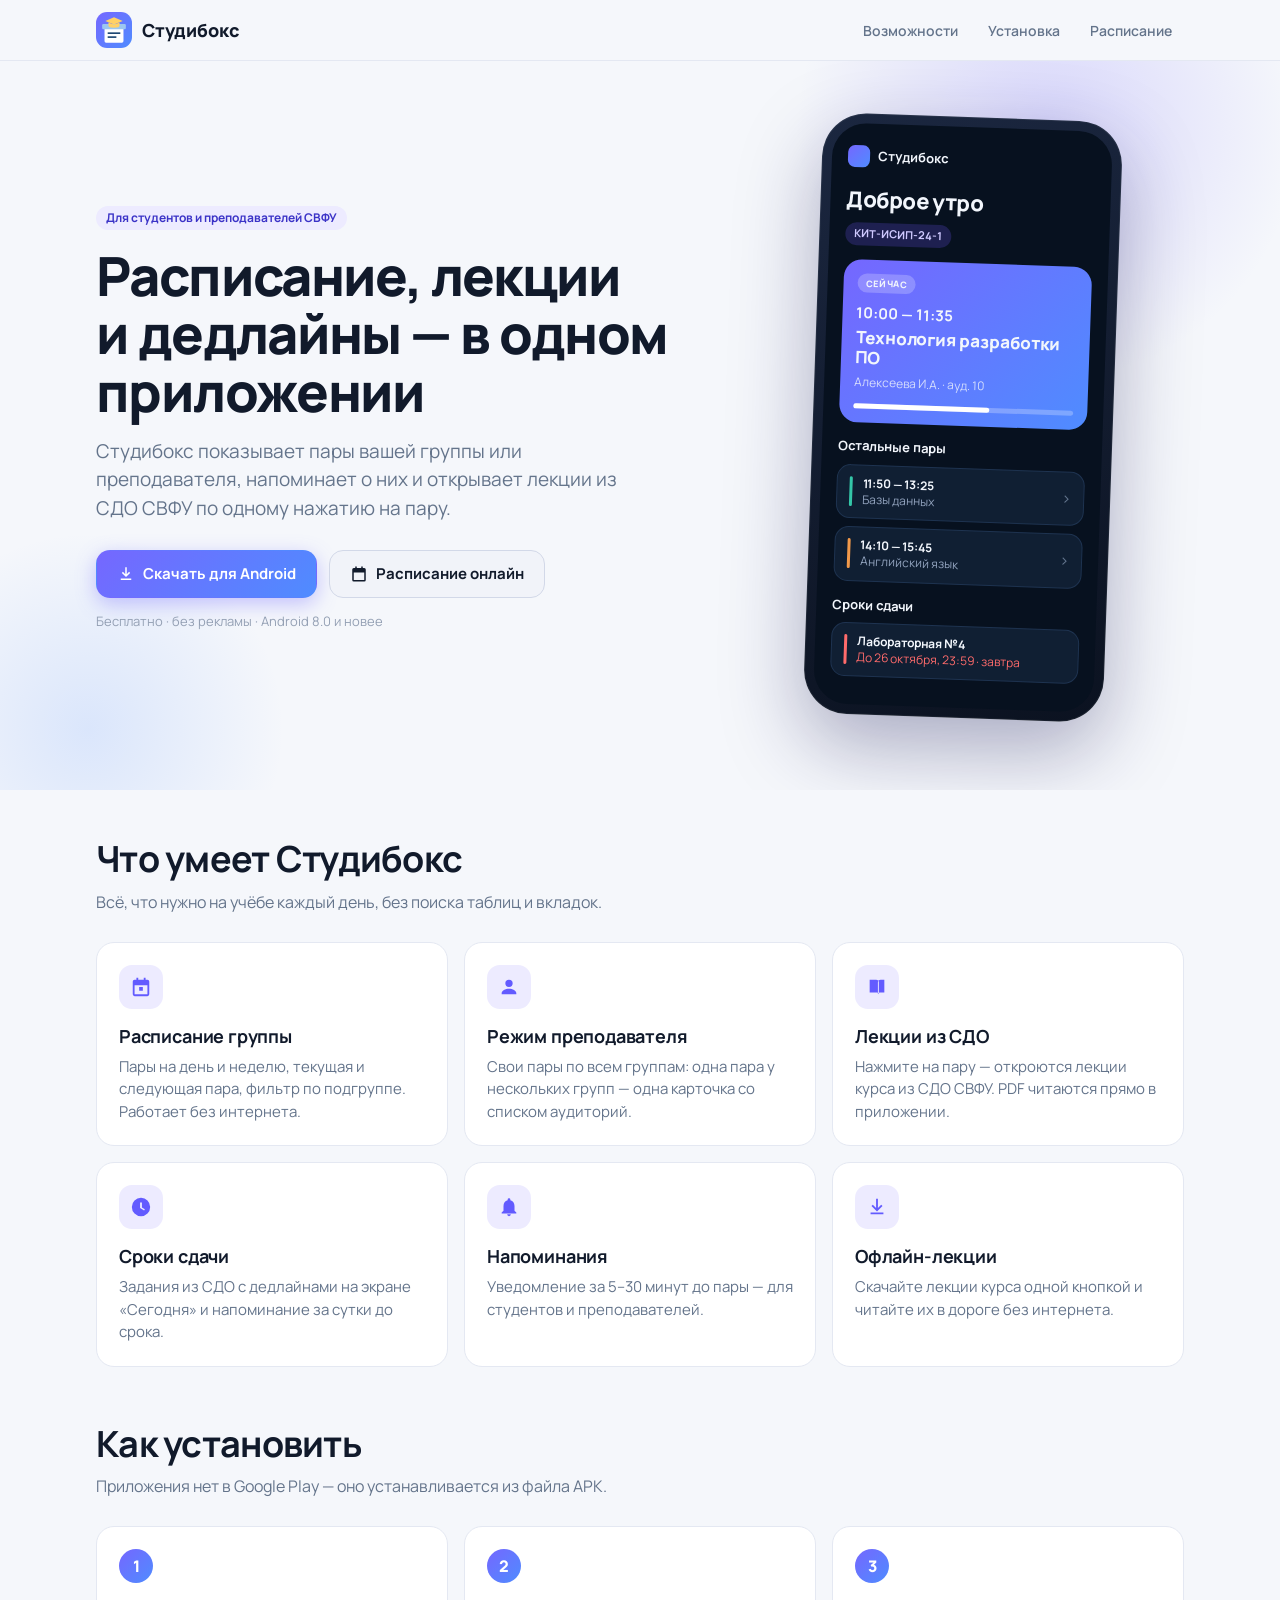
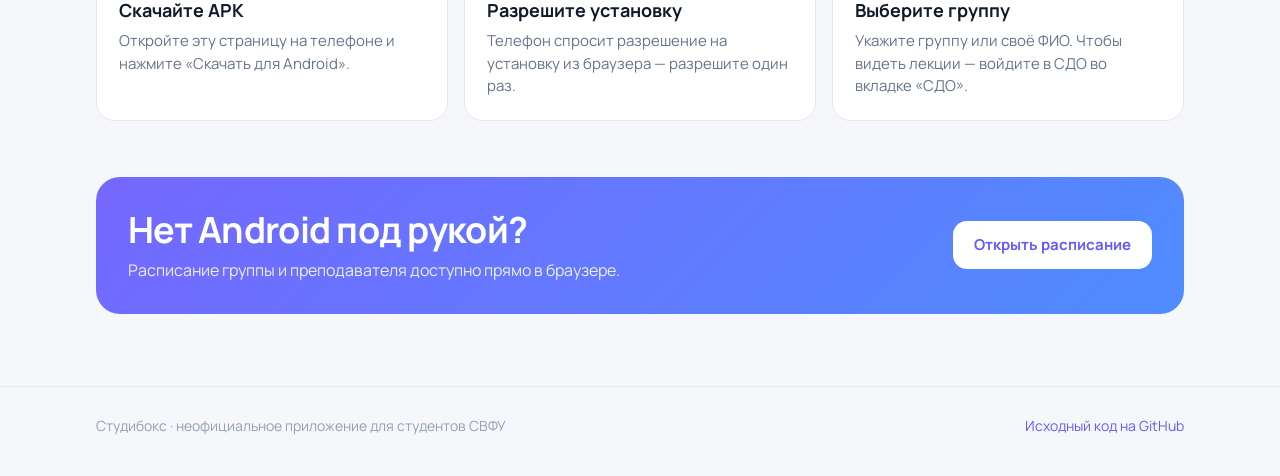
==== web/index.html @ 28cdcfd8 "Сайт: лендинг и расписание в браузере (GitHub Pages) - web/index.html — о приложении, кнопка «Скачат" ====
<!doctype html>
<html lang="ru">
<head>
  <meta charset="utf-8">
  <meta name="viewport" content="width=device-width, initial-scale=1">
  <title>Студибокс — расписание СВФУ</title>
  <meta name="description" content="Расписание СВФУ для студентов и преподавателей, лекции и сроки сдачи из СДО — в одном приложении для Android.">
  <meta name="theme-color" content="#635bff">
  <meta property="og:title" content="Студибокс — расписание СВФУ">
  <meta property="og:description" content="Расписание, лекции и дедлайны СДО СВФУ в одном приложении.">
  <link rel="icon" href="assets/logo.svg" type="image/svg+xml">
  <link rel="preconnect" href="https://fonts.googleapis.com">
  <link rel="preconnect" href="https://fonts.gstatic.com" crossorigin>
  <link href="https://fonts.googleapis.com/css2?family=Manrope:wght@400;500;600;700;800&display=swap" rel="stylesheet">
  <link rel="stylesheet" href="assets/style.css">
  <link rel="stylesheet" href="assets/landing.css">
</head>
<body>

<header class="topbar">
  <div class="container">
    <a class="brand" href="./">
      <span class="logo"><img src="assets/logo.svg" alt="" width="30" height="30"></span>
      Студибокс
    </a>
    <nav class="nav" aria-label="Основная навигация">
      <a class="nav-extra" href="#features">Возможности</a>
      <a class="nav-extra" href="#install">Установка</a>
      <a href="schedule.html">Расписание</a>
    </nav>
  </div>
</header>

<main>
  <!-- ======================================================== hero -->
  <section class="hero">
    <div class="container hero-grid">
      <div class="hero-copy">
        <span class="badge">Для студентов и преподавателей СВФУ</span>
        <h1>Расписание, лекции и&nbsp;дедлайны — в&nbsp;одном приложении</h1>
        <p class="lead">
          Студибокс показывает пары вашей группы или преподавателя, напоминает о&nbsp;них
          и открывает лекции из СДО СВФУ по одному нажатию на пару.
        </p>
        <div class="hero-actions">
          <a class="btn btn-primary" id="download-btn" href="https://github.com/strariansi95-creator/studibox/releases/latest">
            <svg viewBox="0 0 24 24" fill="currentColor" aria-hidden="true"><path d="M12 16 6.5 10.5l1.4-1.4 3.1 3.1V3h2v9.2l3.1-3.1 1.4 1.4L12 16Zm-7 4v-2h14v2H5Z"/></svg>
            <span>Скачать для Android</span>
          </a>
          <a class="btn btn-secondary" href="schedule.html">
            <svg viewBox="0 0 24 24" fill="currentColor" aria-hidden="true"><path d="M7 2h2v2h6V2h2v2h2a2 2 0 0 1 2 2v14a2 2 0 0 1-2 2H5a2 2 0 0 1-2-2V6a2 2 0 0 1 2-2h2V2Zm12 8H5v10h14V10Z"/></svg>
            <span>Расписание онлайн</span>
          </a>
        </div>
        <p class="release-meta" id="release-meta">Бесплатно · без рекламы · Android 8.0 и новее</p>
      </div>

      <!-- Макет экрана «Сегодня» — нарисован вёрсткой, не картинкой -->
      <div class="phone" aria-hidden="true">
        <div class="phone-screen">
          <div class="ph-top">
            <span class="ph-logo"></span><b>Студибокс</b>
          </div>
          <div class="ph-hello">Доброе утро</div>
          <span class="ph-chip">КИТ-ИСИП-24-1</span>
          <div class="ph-now">
            <span class="ph-now-label">СЕЙЧАС</span>
            <div class="ph-now-time">10:00 — 11:35</div>
            <div class="ph-now-subject">Технология разработки ПО</div>
            <div class="ph-now-meta">Алексеева И.А. · ауд. 10</div>
            <div class="ph-progress"><span></span></div>
          </div>
          <div class="ph-section">Остальные пары</div>
          <div class="ph-card"><i style="background:#34c6a8"></i><div><b>11:50 — 13:25</b><span>Базы данных</span></div><em>›</em></div>
          <div class="ph-card"><i style="background:#f2994a"></i><div><b>14:10 — 15:45</b><span>Английский язык</span></div><em>›</em></div>
          <div class="ph-section">Сроки сдачи</div>
          <div class="ph-card ph-deadline"><i style="background:#ff6b6b"></i><div><b>Лабораторная №4</b><span>До 26 октября, 23:59 · завтра</span></div></div>
        </div>
      </div>
    </div>
  </section>

  <!-- ======================================================== возможности -->
  <section class="section" id="features">
    <div class="container">
      <h2>Что умеет Студибокс</h2>
      <p class="section-lead">Всё, что нужно на учёбе каждый день, без поиска таблиц и вкладок.</p>

      <div class="features">
        <article class="feature card">
          <span class="f-icon"><svg viewBox="0 0 24 24" fill="currentColor"><path d="M7 2h2v2h6V2h2v2h2a2 2 0 0 1 2 2v14a2 2 0 0 1-2 2H5a2 2 0 0 1-2-2V6a2 2 0 0 1 2-2h2V2Zm12 8H5v10h14V10Zm-9 2h4v4h-4v-4Z"/></svg></span>
          <h3>Расписание группы</h3>
          <p>Пары на день и неделю, текущая и следующая пара, фильтр по подгруппе. Работает без интернета.</p>
        </article>
        <article class="feature card">
          <span class="f-icon"><svg viewBox="0 0 24 24" fill="currentColor"><path d="M12 12a4 4 0 1 0 0-8 4 4 0 0 0 0 8Zm0 2c-4 0-8 2-8 5v1h16v-1c0-3-4-5-8-5Z"/></svg></span>
          <h3>Режим преподавателя</h3>
          <p>Свои пары по всем группам: одна пара у нескольких групп — одна карточка со списком аудиторий.</p>
        </article>
        <article class="feature card">
          <span class="f-icon"><svg viewBox="0 0 24 24" fill="currentColor"><path d="M4 4h7a3 3 0 0 1 3 3v13a2 2 0 0 0-2-2H4V4Zm16 0h-4a3 3 0 0 0-3 3v13a2 2 0 0 1 2-2h5V4Z"/></svg></span>
          <h3>Лекции из СДО</h3>
          <p>Нажмите на пару — откроются лекции курса из СДО СВФУ. PDF читаются прямо в приложении.</p>
        </article>
        <article class="feature card">
          <span class="f-icon"><svg viewBox="0 0 24 24" fill="currentColor"><path d="M12 2a10 10 0 1 0 0 20 10 10 0 0 0 0-20Zm1 10.6 3.2 1.9-.8 1.3L11 13V7h2v5.6Z"/></svg></span>
          <h3>Сроки сдачи</h3>
          <p>Задания из СДО с дедлайнами на экране «Сегодня» и напоминание за сутки до срока.</p>
        </article>
        <article class="feature card">
          <span class="f-icon"><svg viewBox="0 0 24 24" fill="currentColor"><path d="M12 22a2 2 0 0 0 2-2h-4a2 2 0 0 0 2 2Zm6-6V11c0-3.1-1.6-5.6-4.5-6.3V4a1.5 1.5 0 0 0-3 0v.7C7.6 5.4 6 7.9 6 11v5l-2 2v1h16v-1l-2-2Z"/></svg></span>
          <h3>Напоминания</h3>
          <p>Уведомление за 5–30 минут до пары — для студентов и преподавателей.</p>
        </article>
        <article class="feature card">
          <span class="f-icon"><svg viewBox="0 0 24 24" fill="currentColor"><path d="M5 20h14v-2H5v2Zm7-3 6-6-1.4-1.4-3.6 3.6V3h-2v10.2L7.4 9.6 6 11l6 6Z"/></svg></span>
          <h3>Офлайн-лекции</h3>
          <p>Скачайте лекции курса одной кнопкой и читайте их в дороге без интернета.</p>
        </article>
      </div>
    </div>
  </section>

  <!-- ======================================================== установка -->
  <section class="section" id="install">
    <div class="container">
      <h2>Как установить</h2>
      <p class="section-lead">Приложения нет в Google Play — оно устанавливается из файла APK.</p>
      <ol class="steps">
        <li class="card">
          <span class="step-n">1</span>
          <h3>Скачайте APK</h3>
          <p>Откройте эту страницу на телефоне и нажмите «Скачать для Android».</p>
        </li>
        <li class="card">
          <span class="step-n">2</span>
          <h3>Разрешите установку</h3>
          <p>Телефон спросит разрешение на установку из браузера — разрешите один раз.</p>
        </li>
        <li class="card">
          <span class="step-n">3</span>
          <h3>Выберите группу</h3>
          <p>Укажите группу или своё ФИО. Чтобы видеть лекции — войдите в СДО во вкладке «СДО».</p>
        </li>
      </ol>
    </div>
  </section>

  <!-- ======================================================== призыв -->
  <section class="section">
    <div class="container">
      <div class="cta">
        <div>
          <h2>Нет Android под рукой?</h2>
          <p>Расписание группы и преподавателя доступно прямо в браузере.</p>
        </div>
        <a class="btn btn-light" href="schedule.html">Открыть расписание</a>
      </div>
    </div>
  </section>
</main>

<footer class="footer">
  <div class="container">
    <span>Студибокс · неофициальное приложение для студентов СВФУ</span>
    <a href="https://github.com/strariansi95-creator/studibox">Исходный код на GitHub</a>
  </div>
</footer>

<script src="assets/landing.js" defer></script>
</body>
</html>
---- web/assets/style.css ----
/* Студибокс — общие стили сайта. Цвета повторяют тему Android-приложения (ui/theme/Color.kt). */

:root {
  --violet: #7567ff;
  --indigo: #635bff;
  --blue: #4f8cff;
  --gradient: linear-gradient(135deg, var(--violet), var(--blue));

  --bg: #f5f7fb;
  --bg-elevated: #ffffff;
  --surface: #ffffff;
  --surface-variant: #f1f3f9;
  --outline: #e4e8f2;
  --outline-strong: #d2d8e8;
  --text: #111a2b;
  --text-2: #64748b;
  --text-3: #94a0b4;
  --accent: var(--indigo);
  --accent-container: #edebff;
  --on-accent-container: #3b33c7;
  --success: #12a183;
  --warning: #d97b2b;
  --danger: #e04b4b;
  --shadow: 0 1px 2px rgba(17, 26, 43, .04), 0 8px 24px rgba(17, 26, 43, .06);

  --radius: 18px;
  --radius-sm: 12px;
  --gutter: 16px;
  --max: 1120px;

  color-scheme: light;
}

@media (prefers-color-scheme: dark) {
  :root {
    --bg: #07111f;
    --bg-elevated: #0b1628;
    --surface: #101f33;
    --surface-variant: #13243a;
    --outline: #1e3350;
    --outline-strong: #2b456a;
    --text: #f2f6fc;
    --text-2: #93a4bf;
    --text-3: #64768f;
    --accent: var(--violet);
    --accent-container: #1e2050;
    --on-accent-container: #cfc9ff;
    --success: #34c6a8;
    --warning: #f2994a;
    --danger: #ff6b6b;
    --shadow: 0 1px 2px rgba(0, 0, 0, .2), 0 8px 24px rgba(0, 0, 0, .25);
    color-scheme: dark;
  }
}

*, *::before, *::after { box-sizing: border-box; }

/* hidden должен скрывать и элементы с собственным display (кнопки, flex-блоки). */
[hidden] { display: none !important; }

html { -webkit-text-size-adjust: 100%; }

body {
  margin: 0;
  background: var(--bg);
  color: var(--text);
  font-family: "Manrope", system-ui, -apple-system, "Segoe UI", Roboto, sans-serif;
  font-size: 16px;
  line-height: 1.5;
  -webkit-font-smoothing: antialiased;
}

a { color: var(--accent); text-decoration: none; }
a:hover { text-decoration: underline; }

img, svg { display: block; max-width: 100%; }

.container {
  width: 100%;
  max-width: var(--max);
  margin: 0 auto;
  padding: 0 var(--gutter);
}

:focus-visible { outline: 2px solid var(--accent); outline-offset: 2px; border-radius: 6px; }

/* ------------------------------------------------------------ шапка */

.topbar {
  position: sticky;
  top: 0;
  z-index: 10;
  background: color-mix(in srgb, var(--bg) 85%, transparent);
  backdrop-filter: saturate(160%) blur(12px);
  -webkit-backdrop-filter: saturate(160%) blur(12px);
  border-bottom: 1px solid var(--outline);
}

.topbar .container {
  display: flex;
  align-items: center;
  justify-content: space-between;
  gap: 12px;
  height: 60px;
}

.brand {
  display: inline-flex;
  align-items: center;
  gap: 10px;
  color: var(--text);
  font-weight: 800;
  font-size: 18px;
  letter-spacing: -.01em;
}
.brand:hover { text-decoration: none; }

.logo {
  width: 36px;
  height: 36px;
  border-radius: 11px;
  background: var(--gradient);
  display: grid;
  place-items: center;
  flex: none;
}
.logo svg { width: 30px; height: 30px; }

.nav { display: flex; align-items: center; gap: 6px; }
.nav a {
  color: var(--text-2);
  font-weight: 600;
  font-size: 14px;
  padding: 8px 12px;
  border-radius: 999px;
}
.nav a:hover { background: var(--surface-variant); color: var(--text); text-decoration: none; }
.nav a[aria-current="page"] { color: var(--accent); background: var(--accent-container); }

@media (max-width: 560px) {
  .nav .nav-extra { display: none; }
}

/* ------------------------------------------------------------ кнопки */

.btn {
  display: inline-flex;
  align-items: center;
  justify-content: center;
  gap: 8px;
  min-height: 48px;
  padding: 0 20px;
  border-radius: 14px;
  border: 1px solid transparent;
  font: inherit;
  font-weight: 700;
  font-size: 15px;
  cursor: pointer;
  transition: transform .12s ease, box-shadow .2s ease, background .2s ease;
  text-decoration: none !important;
  white-space: nowrap;
}
.btn:active { transform: scale(.97); }
.btn svg { width: 18px; height: 18px; flex: none; }

.btn-primary {
  background: var(--gradient);
  color: #fff;
  box-shadow: 0 6px 20px rgba(99, 91, 255, .35);
}
.btn-primary:hover { box-shadow: 0 8px 28px rgba(99, 91, 255, .45); }

.btn-secondary {
  background: var(--surface-variant);
  color: var(--text);
  border-color: var(--outline-strong);
}
.btn-secondary:hover { background: var(--surface); }

.btn-ghost {
  background: transparent;
  color: var(--text-2);
  min-height: 40px;
  padding: 0 12px;
}
.btn-ghost:hover { background: var(--surface-variant); color: var(--text); }

/* ------------------------------------------------------------ общие блоки */

.card {
  background: var(--surface);
  border: 1px solid var(--outline);
  border-radius: var(--radius);
}

.badge {
  display: inline-flex;
  align-items: center;
  gap: 4px;
  padding: 3px 10px;
  border-radius: 999px;
  background: var(--accent-container);
  color: var(--on-accent-container);
  font-size: 12px;
  font-weight: 700;
  white-space: nowrap;
}

.muted { color: var(--text-2); }

.footer {
  border-top: 1px solid var(--outline);
  margin-top: 64px;
  padding: 28px 0 40px;
  color: var(--text-3);
  font-size: 14px;
}
.footer .container { display: flex; flex-wrap: wrap; gap: 8px 24px; justify-content: space-between; }

.visually-hidden {
  position: absolute !important;
  width: 1px; height: 1px;
  overflow: hidden;
  clip: rect(0 0 0 0);
  white-space: nowrap;
}

@media (prefers-reduced-motion: reduce) {
  *, *::before, *::after { transition: none !important; animation: none !important; }
}
---- web/assets/landing.css ----
/* Лендинг */

.hero {
  position: relative;
  overflow: hidden;
  padding: 56px 0 72px;
}
.hero::before {
  content: "";
  position: absolute;
  inset: -40% -10% auto auto;
  width: 720px;
  height: 720px;
  background: radial-gradient(closest-side, rgba(117, 103, 255, .22), transparent 70%);
  pointer-events: none;
}
.hero::after {
  content: "";
  position: absolute;
  inset: auto auto -30% -15%;
  width: 560px;
  height: 560px;
  background: radial-gradient(closest-side, rgba(79, 140, 255, .16), transparent 70%);
  pointer-events: none;
}

.hero-grid {
  position: relative;
  z-index: 1;
  display: grid;
  grid-template-columns: 1.15fr .85fr;
  gap: 48px;
  align-items: center;
}

.hero h1 {
  margin: 16px 0 16px;
  font-size: clamp(32px, 5vw, 54px);
  line-height: 1.08;
  letter-spacing: -.03em;
  font-weight: 800;
}

.lead {
  margin: 0;
  max-width: 560px;
  font-size: clamp(16px, 1.6vw, 19px);
  color: var(--text-2);
}

.hero-actions {
  display: flex;
  flex-wrap: wrap;
  gap: 12px;
  margin-top: 28px;
}

.release-meta {
  margin: 14px 0 0;
  font-size: 13px;
  color: var(--text-3);
}

/* ---------------------------------------------------- макет телефона */

.phone {
  justify-self: center;
  width: 300px;
  padding: 10px;
  border-radius: 44px;
  background: linear-gradient(160deg, #1b2740, #0b1220);
  box-shadow: 0 30px 80px rgba(30, 30, 90, .35), inset 0 0 0 1px rgba(255, 255, 255, .06);
  transform: rotate(2deg);
}
.phone-screen {
  border-radius: 34px;
  background: #07111f;
  color: #f2f6fc;
  padding: 22px 16px 20px;
  min-height: 560px;
  font-size: 12px;
}
.ph-top { display: flex; align-items: center; gap: 8px; font-size: 13px; }
.ph-logo { width: 22px; height: 22px; border-radius: 7px; background: var(--gradient); }
.ph-hello { font-size: 22px; font-weight: 800; margin: 16px 0 6px; letter-spacing: -.02em; }
.ph-chip {
  display: inline-block;
  padding: 3px 9px;
  border-radius: 999px;
  background: #1e2050;
  color: #cfc9ff;
  font-weight: 700;
  font-size: 11px;
}
.ph-now {
  margin-top: 14px;
  padding: 14px;
  border-radius: 18px;
  background: var(--gradient);
}
.ph-now-label {
  display: inline-block;
  padding: 3px 8px;
  border-radius: 999px;
  background: rgba(255, 255, 255, .22);
  font-size: 9px;
  font-weight: 800;
  letter-spacing: .08em;
}
.ph-now-time { margin-top: 10px; font-size: 15px; font-weight: 700; }
.ph-now-subject { font-size: 17px; font-weight: 800; line-height: 1.2; margin-top: 2px; }
.ph-now-meta { opacity: .8; margin-top: 6px; }
.ph-progress { height: 5px; border-radius: 9px; background: rgba(255, 255, 255, .25); margin-top: 12px; }
.ph-progress span { display: block; width: 62%; height: 100%; border-radius: inherit; background: #fff; }
.ph-section { margin: 14px 0 8px; font-weight: 700; font-size: 13px; }
.ph-card {
  display: flex;
  align-items: center;
  gap: 10px;
  padding: 10px 12px;
  margin-bottom: 8px;
  border-radius: 14px;
  background: #101f33;
  border: 1px solid #1e3350;
}
.ph-card i { width: 3px; height: 30px; border-radius: 3px; flex: none; }
.ph-card div { flex: 1; display: flex; flex-direction: column; line-height: 1.35; }
.ph-card span { color: #93a4bf; }
.ph-card em { font-style: normal; color: #64768f; font-size: 16px; }
.ph-deadline span { color: #ff6b6b; }

/* ---------------------------------------------------- секции */

.section { padding: 48px 0 8px; }
.section h2 {
  margin: 0;
  font-size: clamp(26px, 3.2vw, 36px);
  letter-spacing: -.02em;
  line-height: 1.15;
}
.section-lead { margin: 10px 0 28px; color: var(--text-2); max-width: 620px; }

.features {
  display: grid;
  grid-template-columns: repeat(3, 1fr);
  gap: 16px;
}
.feature { padding: 22px; }
.feature h3 { margin: 14px 0 6px; font-size: 18px; letter-spacing: -.01em; }
.feature p { margin: 0; color: var(--text-2); font-size: 15px; }
.f-icon {
  width: 44px;
  height: 44px;
  border-radius: 13px;
  display: grid;
  place-items: center;
  background: var(--accent-container);
  color: var(--accent);
}
.f-icon svg { width: 22px; height: 22px; }

.steps {
  list-style: none;
  margin: 0;
  padding: 0;
  display: grid;
  grid-template-columns: repeat(3, 1fr);
  gap: 16px;
}
.steps li { padding: 22px; }
.steps h3 { margin: 14px 0 6px; font-size: 18px; }
.steps p { margin: 0; color: var(--text-2); font-size: 15px; }
.step-n {
  display: grid;
  place-items: center;
  width: 34px;
  height: 34px;
  border-radius: 50%;
  background: var(--gradient);
  color: #fff;
  font-weight: 800;
}

.cta {
  display: flex;
  align-items: center;
  justify-content: space-between;
  gap: 24px;
  padding: 32px;
  border-radius: 24px;
  background: var(--gradient);
  color: #fff;
}
.cta h2 { color: #fff; }
.cta p { margin: 8px 0 0; opacity: .88; }
.btn-light { background: #fff; color: var(--indigo); flex: none; }
.btn-light:hover { box-shadow: 0 8px 24px rgba(0, 0, 0, .18); }

/* ---------------------------------------------------- адаптивность */

@media (max-width: 900px) {
  .hero { padding-top: 36px; }
  .hero-grid { grid-template-columns: 1fr; gap: 40px; }
  .phone { transform: none; }
  .features { grid-template-columns: repeat(2, 1fr); }
  .steps { grid-template-columns: 1fr; }
}

@media (max-width: 600px) {
  .features { grid-template-columns: 1fr; }
  .hero-actions .btn { flex: 1 1 100%; }
  .phone { width: 100%; max-width: 300px; }
  .cta { flex-direction: column; align-items: flex-start; padding: 24px; }
  .cta .btn { width: 100%; }
}
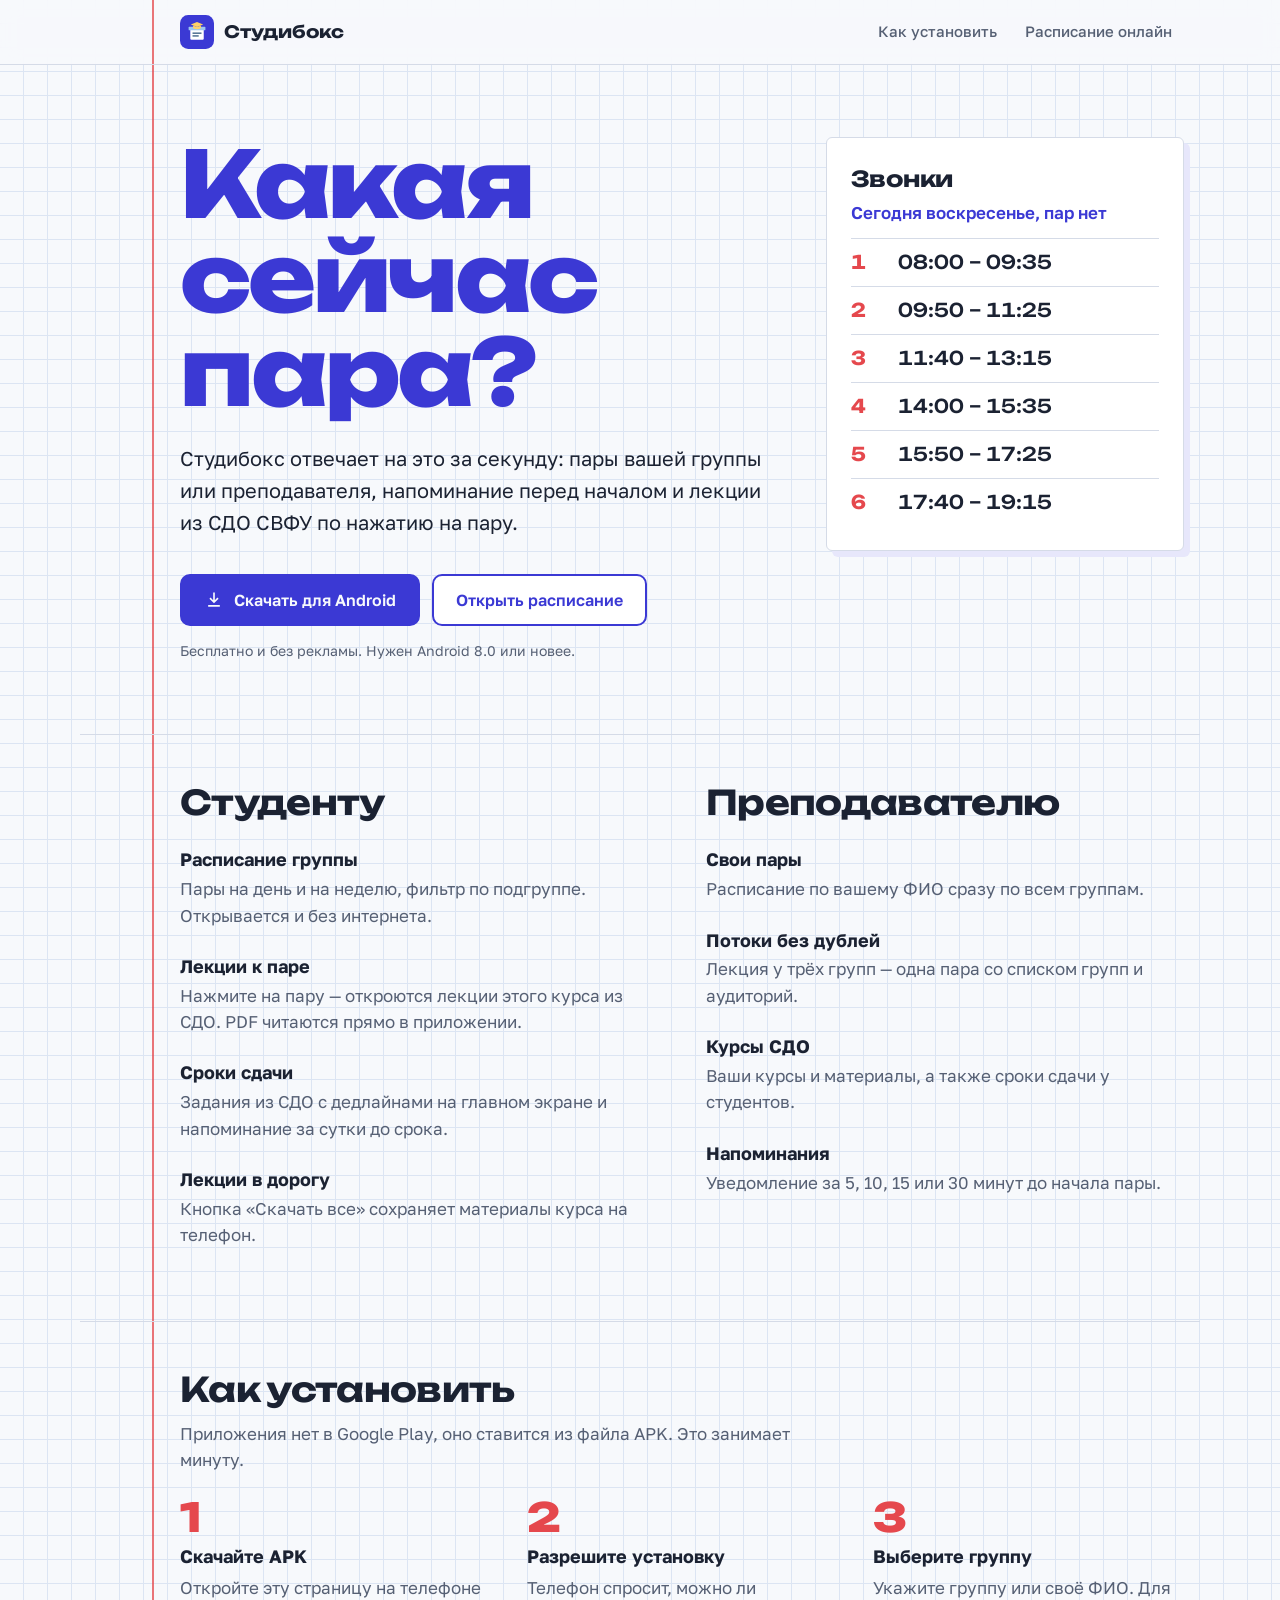
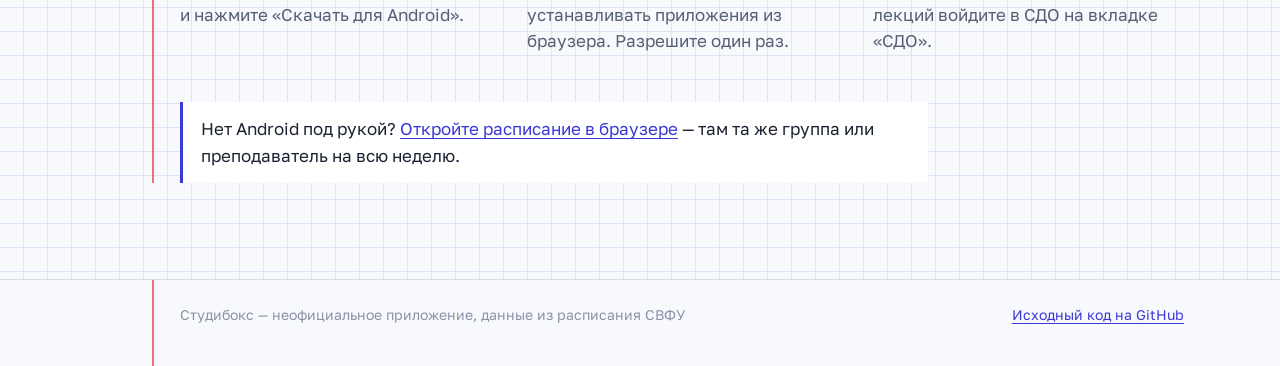
==== commit 6c6abf4c: "Сайт: новый дизайн «тетрадь в клетку» - Бумага в клетку, синие чернила, красная линия полей и жёлтый" ====
--- a/web/index.html
+++ b/web/index.html
@@ -5,164 +5,122 @@
   <meta name="viewport" content="width=device-width, initial-scale=1">
   <title>Студибокс — расписание СВФУ</title>
   <meta name="description" content="Расписание СВФУ для студентов и преподавателей, лекции и сроки сдачи из СДО — в одном приложении для Android.">
-  <meta name="theme-color" content="#635bff">
+  <meta name="theme-color" content="#3b39d4">
   <meta property="og:title" content="Студибокс — расписание СВФУ">
-  <meta property="og:description" content="Расписание, лекции и дедлайны СДО СВФУ в одном приложении.">
+  <meta property="og:description" content="Какая сейчас пара, лекции и сроки сдачи из СДО СВФУ — в одном приложении.">
   <link rel="icon" href="assets/logo.svg" type="image/svg+xml">
   <link rel="preconnect" href="https://fonts.googleapis.com">
   <link rel="preconnect" href="https://fonts.gstatic.com" crossorigin>
-  <link href="https://fonts.googleapis.com/css2?family=Manrope:wght@400;500;600;700;800&display=swap" rel="stylesheet">
+  <link href="https://fonts.googleapis.com/css2?family=Golos+Text:wght@400;500;600;700&family=Unbounded:wght@500;700;800&display=swap" rel="stylesheet">
   <link rel="stylesheet" href="assets/style.css">
   <link rel="stylesheet" href="assets/landing.css">
 </head>
 <body>
 
 <header class="topbar">
-  <div class="container">
-    <a class="brand" href="./">
-      <span class="logo"><img src="assets/logo.svg" alt="" width="30" height="30"></span>
-      Студибокс
-    </a>
+  <div class="sheet">
+    <a class="brand" href="./"><img src="assets/logo.svg" alt="" width="34" height="34">Студибокс</a>
     <nav class="nav" aria-label="Основная навигация">
-      <a class="nav-extra" href="#features">Возможности</a>
-      <a class="nav-extra" href="#install">Установка</a>
-      <a href="schedule.html">Расписание</a>
+      <a class="nav-extra" href="#install">Как установить</a>
+      <a href="schedule.html">Расписание<span class="nav-long"> онлайн</span></a>
     </nav>
   </div>
 </header>
 
 <main>
-  <!-- ======================================================== hero -->
-  <section class="hero">
-    <div class="container hero-grid">
-      <div class="hero-copy">
-        <span class="badge">Для студентов и преподавателей СВФУ</span>
-        <h1>Расписание, лекции и&nbsp;дедлайны — в&nbsp;одном приложении</h1>
-        <p class="lead">
-          Студибокс показывает пары вашей группы или преподавателя, напоминает о&nbsp;них
-          и открывает лекции из СДО СВФУ по одному нажатию на пару.
-        </p>
-        <div class="hero-actions">
-          <a class="btn btn-primary" id="download-btn" href="https://github.com/strariansi95-creator/studibox/releases/latest">
-            <svg viewBox="0 0 24 24" fill="currentColor" aria-hidden="true"><path d="M12 16 6.5 10.5l1.4-1.4 3.1 3.1V3h2v9.2l3.1-3.1 1.4 1.4L12 16Zm-7 4v-2h14v2H5Z"/></svg>
-            <span>Скачать для Android</span>
-          </a>
-          <a class="btn btn-secondary" href="schedule.html">
-            <svg viewBox="0 0 24 24" fill="currentColor" aria-hidden="true"><path d="M7 2h2v2h6V2h2v2h2a2 2 0 0 1 2 2v14a2 2 0 0 1-2 2H5a2 2 0 0 1-2-2V6a2 2 0 0 1 2-2h2V2Zm12 8H5v10h14V10Z"/></svg>
-            <span>Расписание онлайн</span>
-          </a>
-        </div>
-        <p class="release-meta" id="release-meta">Бесплатно · без рекламы · Android 8.0 и новее</p>
+  <!-- ======================================================== первый экран -->
+  <section class="hero sheet" aria-labelledby="hero-title">
+    <div class="hero-copy">
+      <h1 id="hero-title">Какая сейчас пара?</h1>
+      <p class="lead">
+        Студибокс отвечает на это за секунду: пары вашей группы или преподавателя,
+        напоминание перед началом и лекции из СДО СВФУ по нажатию на пару.
+      </p>
+      <div class="hero-actions">
+        <a class="btn btn-primary" id="download-btn" href="https://github.com/strariansi95-creator/studibox/releases/latest">
+          <svg viewBox="0 0 24 24" fill="currentColor" aria-hidden="true"><path d="M12 16 6.5 10.5l1.4-1.4 3.1 3.1V3h2v9.2l3.1-3.1 1.4 1.4L12 16Zm-7 4v-2h14v2H5Z"/></svg>
+          Скачать для Android
+        </a>
+        <a class="btn btn-secondary" href="schedule.html">Открыть расписание</a>
       </div>
+      <p class="release-meta" id="release-meta">Бесплатно и без рекламы. Нужен Android 8.0 или новее.</p>
+    </div>
 
-      <!-- Макет экрана «Сегодня» — нарисован вёрсткой, не картинкой -->
-      <div class="phone" aria-hidden="true">
-        <div class="phone-screen">
-          <div class="ph-top">
-            <span class="ph-logo"></span><b>Студибокс</b>
-          </div>
-          <div class="ph-hello">Доброе утро</div>
-          <span class="ph-chip">КИТ-ИСИП-24-1</span>
-          <div class="ph-now">
-            <span class="ph-now-label">СЕЙЧАС</span>
-            <div class="ph-now-time">10:00 — 11:35</div>
-            <div class="ph-now-subject">Технология разработки ПО</div>
-            <div class="ph-now-meta">Алексеева И.А. · ауд. 10</div>
-            <div class="ph-progress"><span></span></div>
-          </div>
-          <div class="ph-section">Остальные пары</div>
-          <div class="ph-card"><i style="background:#34c6a8"></i><div><b>11:50 — 13:25</b><span>Базы данных</span></div><em>›</em></div>
-          <div class="ph-card"><i style="background:#f2994a"></i><div><b>14:10 — 15:45</b><span>Английский язык</span></div><em>›</em></div>
-          <div class="ph-section">Сроки сдачи</div>
-          <div class="ph-card ph-deadline"><i style="background:#ff6b6b"></i><div><b>Лабораторная №4</b><span>До 26 октября, 23:59 · завтра</span></div></div>
-        </div>
-      </div>
-    </div>
+    <!-- Живое расписание звонков: прошедшие пары вычеркнуты, текущая закрашивается маркером. -->
+    <figure class="bells" aria-labelledby="bells-title">
+      <figcaption>
+        <h2 id="bells-title">Звонки</h2>
+        <p class="bells-now" id="bells-now" aria-live="polite">&nbsp;</p>
+      </figcaption>
+      <ol class="bells-list" id="bells-list">
+        <li data-start="08:00" data-end="09:35"><span class="n">1</span><span class="t">08:00 – 09:35</span></li>
+        <li data-start="09:50" data-end="11:25"><span class="n">2</span><span class="t">09:50 – 11:25</span></li>
+        <li data-start="11:40" data-end="13:15"><span class="n">3</span><span class="t">11:40 – 13:15</span></li>
+        <li data-start="14:00" data-end="15:35"><span class="n">4</span><span class="t">14:00 – 15:35</span></li>
+        <li data-start="15:50" data-end="17:25"><span class="n">5</span><span class="t">15:50 – 17:25</span></li>
+        <li data-start="17:40" data-end="19:15"><span class="n">6</span><span class="t">17:40 – 19:15</span></li>
+      </ol>
+    </figure>
   </section>
 
-  <!-- ======================================================== возможности -->
-  <section class="section" id="features">
-    <div class="container">
-      <h2>Что умеет Студибокс</h2>
-      <p class="section-lead">Всё, что нужно на учёбе каждый день, без поиска таблиц и вкладок.</p>
-
-      <div class="features">
-        <article class="feature card">
-          <span class="f-icon"><svg viewBox="0 0 24 24" fill="currentColor"><path d="M7 2h2v2h6V2h2v2h2a2 2 0 0 1 2 2v14a2 2 0 0 1-2 2H5a2 2 0 0 1-2-2V6a2 2 0 0 1 2-2h2V2Zm12 8H5v10h14V10Zm-9 2h4v4h-4v-4Z"/></svg></span>
-          <h3>Расписание группы</h3>
-          <p>Пары на день и неделю, текущая и следующая пара, фильтр по подгруппе. Работает без интернета.</p>
-        </article>
-        <article class="feature card">
-          <span class="f-icon"><svg viewBox="0 0 24 24" fill="currentColor"><path d="M12 12a4 4 0 1 0 0-8 4 4 0 0 0 0 8Zm0 2c-4 0-8 2-8 5v1h16v-1c0-3-4-5-8-5Z"/></svg></span>
-          <h3>Режим преподавателя</h3>
-          <p>Свои пары по всем группам: одна пара у нескольких групп — одна карточка со списком аудиторий.</p>
-        </article>
-        <article class="feature card">
-          <span class="f-icon"><svg viewBox="0 0 24 24" fill="currentColor"><path d="M4 4h7a3 3 0 0 1 3 3v13a2 2 0 0 0-2-2H4V4Zm16 0h-4a3 3 0 0 0-3 3v13a2 2 0 0 1 2-2h5V4Z"/></svg></span>
-          <h3>Лекции из СДО</h3>
-          <p>Нажмите на пару — откроются лекции курса из СДО СВФУ. PDF читаются прямо в приложении.</p>
-        </article>
-        <article class="feature card">
-          <span class="f-icon"><svg viewBox="0 0 24 24" fill="currentColor"><path d="M12 2a10 10 0 1 0 0 20 10 10 0 0 0 0-20Zm1 10.6 3.2 1.9-.8 1.3L11 13V7h2v5.6Z"/></svg></span>
-          <h3>Сроки сдачи</h3>
-          <p>Задания из СДО с дедлайнами на экране «Сегодня» и напоминание за сутки до срока.</p>
-        </article>
-        <article class="feature card">
-          <span class="f-icon"><svg viewBox="0 0 24 24" fill="currentColor"><path d="M12 22a2 2 0 0 0 2-2h-4a2 2 0 0 0 2 2Zm6-6V11c0-3.1-1.6-5.6-4.5-6.3V4a1.5 1.5 0 0 0-3 0v.7C7.6 5.4 6 7.9 6 11v5l-2 2v1h16v-1l-2-2Z"/></svg></span>
-          <h3>Напоминания</h3>
-          <p>Уведомление за 5–30 минут до пары — для студентов и преподавателей.</p>
-        </article>
-        <article class="feature card">
-          <span class="f-icon"><svg viewBox="0 0 24 24" fill="currentColor"><path d="M5 20h14v-2H5v2Zm7-3 6-6-1.4-1.4-3.6 3.6V3h-2v10.2L7.4 9.6 6 11l6 6Z"/></svg></span>
-          <h3>Офлайн-лекции</h3>
-          <p>Скачайте лекции курса одной кнопкой и читайте их в дороге без интернета.</p>
-        </article>
-      </div>
+  <!-- ======================================================== что внутри -->
+  <section class="split sheet" aria-label="Возможности">
+    <div class="column">
+      <h2>Студенту</h2>
+      <dl>
+        <dt>Расписание группы</dt>
+        <dd>Пары на день и на неделю, фильтр по подгруппе. Открывается и без интернета.</dd>
+        <dt>Лекции к паре</dt>
+        <dd>Нажмите на пару — откроются лекции этого курса из СДО. PDF читаются прямо в приложении.</dd>
+        <dt>Сроки сдачи</dt>
+        <dd>Задания из СДО с дедлайнами на главном экране и напоминание за сутки до срока.</dd>
+        <dt>Лекции в дорогу</dt>
+        <dd>Кнопка «Скачать все» сохраняет материалы курса на телефон.</dd>
+      </dl>
+    </div>
+    <div class="column">
+      <h2>Преподавателю</h2>
+      <dl>
+        <dt>Свои пары</dt>
+        <dd>Расписание по вашему ФИО сразу по всем группам.</dd>
+        <dt>Потоки без дублей</dt>
+        <dd>Лекция у трёх групп — одна пара со списком групп и аудиторий.</dd>
+        <dt>Курсы СДО</dt>
+        <dd>Ваши курсы и материалы, а также сроки сдачи у студентов.</dd>
+        <dt>Напоминания</dt>
+        <dd>Уведомление за 5, 10, 15 или 30 минут до начала пары.</dd>
+      </dl>
     </div>
   </section>
 
   <!-- ======================================================== установка -->
-  <section class="section" id="install">
-    <div class="container">
-      <h2>Как установить</h2>
-      <p class="section-lead">Приложения нет в Google Play — оно устанавливается из файла APK.</p>
-      <ol class="steps">
-        <li class="card">
-          <span class="step-n">1</span>
-          <h3>Скачайте APK</h3>
-          <p>Откройте эту страницу на телефоне и нажмите «Скачать для Android».</p>
-        </li>
-        <li class="card">
-          <span class="step-n">2</span>
-          <h3>Разрешите установку</h3>
-          <p>Телефон спросит разрешение на установку из браузера — разрешите один раз.</p>
-        </li>
-        <li class="card">
-          <span class="step-n">3</span>
-          <h3>Выберите группу</h3>
-          <p>Укажите группу или своё ФИО. Чтобы видеть лекции — войдите в СДО во вкладке «СДО».</p>
-        </li>
-      </ol>
-    </div>
-  </section>
-
-  <!-- ======================================================== призыв -->
-  <section class="section">
-    <div class="container">
-      <div class="cta">
-        <div>
-          <h2>Нет Android под рукой?</h2>
-          <p>Расписание группы и преподавателя доступно прямо в браузере.</p>
-        </div>
-        <a class="btn btn-light" href="schedule.html">Открыть расписание</a>
-      </div>
-    </div>
+  <section class="install sheet" id="install" aria-labelledby="install-title">
+    <h2 id="install-title">Как установить</h2>
+    <p class="install-lead">Приложения нет в Google Play, оно ставится из файла APK. Это занимает минуту.</p>
+    <ol class="steps">
+      <li>
+        <h3>Скачайте APK</h3>
+        <p>Откройте эту страницу на телефоне и нажмите «Скачать для Android».</p>
+      </li>
+      <li>
+        <h3>Разрешите установку</h3>
+        <p>Телефон спросит, можно ли устанавливать приложения из браузера. Разрешите один раз.</p>
+      </li>
+      <li>
+        <h3>Выберите группу</h3>
+        <p>Укажите группу или своё ФИО. Для лекций войдите в СДО на вкладке «СДО».</p>
+      </li>
+    </ol>
+    <p class="install-web">
+      Нет Android под рукой? <a href="schedule.html">Откройте расписание в браузере</a> —
+      там та же группа или преподаватель на всю неделю.
+    </p>
   </section>
 </main>
 
 <footer class="footer">
-  <div class="container">
-    <span>Студибокс · неофициальное приложение для студентов СВФУ</span>
+  <div class="sheet">
+    <span>Студибокс — неофициальное приложение, данные из расписания СВФУ</span>
     <a href="https://github.com/strariansi95-creator/studibox">Исходный код на GitHub</a>
   </div>
 </footer>
--- a/web/assets/style.css
+++ b/web/assets/style.css
@@ -1,54 +1,51 @@
-/* Студибокс — общие стили сайта. Цвета повторяют тему Android-приложения (ui/theme/Color.kt). */
+/*
+ * Студибокс — общие стили сайта.
+ * Образ: тетрадь в клетку. Бумага, синие чернила, красная линия полей,
+ * жёлтый маркер. Чернила близки к индиго Android-приложения.
+ */
 
 :root {
-  --violet: #7567ff;
-  --indigo: #635bff;
-  --blue: #4f8cff;
-  --gradient: linear-gradient(135deg, var(--violet), var(--blue));
-
-  --bg: #f5f7fb;
-  --bg-elevated: #ffffff;
-  --surface: #ffffff;
-  --surface-variant: #f1f3f9;
-  --outline: #e4e8f2;
-  --outline-strong: #d2d8e8;
-  --text: #111a2b;
-  --text-2: #64748b;
-  --text-3: #94a0b4;
-  --accent: var(--indigo);
-  --accent-container: #edebff;
-  --on-accent-container: #3b33c7;
-  --success: #12a183;
-  --warning: #d97b2b;
-  --danger: #e04b4b;
-  --shadow: 0 1px 2px rgba(17, 26, 43, .04), 0 8px 24px rgba(17, 26, 43, .06);
-
-  --radius: 18px;
-  --radius-sm: 12px;
+  --paper: #f7f9fc;
+  --paper-raised: #ffffff;
+  --grid: #dce5f3;
+  --ink: #3b39d4;
+  --ink-soft: #e7e7fb;
+  --margin: #e5484d;
+  --graphite: #1b2232;
+  --graphite-2: #566074;
+  --graphite-3: #8a93a6;
+  --rule: #d5dbe7;
+  --marker: #ffe15a;
+  --marker-text: #1b2232;
+  --ok: #138a6e;
+
+  --display: "Unbounded", "Golos Text", system-ui, sans-serif;
+  --text: "Golos Text", system-ui, -apple-system, "Segoe UI", Roboto, sans-serif;
+
+  /* Клетка 24px — шаг вертикального ритма тоже кратен ей. */
+  --cell: 24px;
   --gutter: 16px;
   --max: 1120px;
+  --margin-x: 72px; /* где проходит красная линия полей */
 
   color-scheme: light;
 }
 
 @media (prefers-color-scheme: dark) {
   :root {
-    --bg: #07111f;
-    --bg-elevated: #0b1628;
-    --surface: #101f33;
-    --surface-variant: #13243a;
-    --outline: #1e3350;
-    --outline-strong: #2b456a;
-    --text: #f2f6fc;
-    --text-2: #93a4bf;
-    --text-3: #64768f;
-    --accent: var(--violet);
-    --accent-container: #1e2050;
-    --on-accent-container: #cfc9ff;
-    --success: #34c6a8;
-    --warning: #f2994a;
-    --danger: #ff6b6b;
-    --shadow: 0 1px 2px rgba(0, 0, 0, .2), 0 8px 24px rgba(0, 0, 0, .25);
+    --paper: #0f1529;
+    --paper-raised: #151d36;
+    --grid: #1b2542;
+    --ink: #a3a6ff;
+    --ink-soft: #232a5a;
+    --margin: #ff6369;
+    --graphite: #e9edf6;
+    --graphite-2: #a2abc0;
+    --graphite-3: #6f7a93;
+    --rule: #26304f;
+    --marker: #f5d63d;
+    --marker-text: #10142a;
+    --ok: #3fcfaa;
     color-scheme: dark;
   }
 }
@@ -62,27 +59,49 @@
 
 body {
   margin: 0;
-  background: var(--bg);
-  color: var(--text);
-  font-family: "Manrope", system-ui, -apple-system, "Segoe UI", Roboto, sans-serif;
-  font-size: 16px;
-  line-height: 1.5;
+  color: var(--graphite);
+  font-family: var(--text);
+  font-size: 17px;
+  line-height: 1.55;
   -webkit-font-smoothing: antialiased;
-}
-
-a { color: var(--accent); text-decoration: none; }
-a:hover { text-decoration: underline; }
+  background-color: var(--paper);
+  background-image:
+    linear-gradient(var(--grid) 1px, transparent 1px),
+    linear-gradient(90deg, var(--grid) 1px, transparent 1px);
+  background-size: var(--cell) var(--cell);
+  background-position: -1px -1px;
+}
+
+a { color: var(--ink); text-underline-offset: 3px; text-decoration-thickness: 1px; }
+a:hover { text-decoration-thickness: 2px; }
 
 img, svg { display: block; max-width: 100%; }
 
-.container {
+:focus-visible { outline: 2px solid var(--ink); outline-offset: 3px; border-radius: 4px; }
+
+/* Страница — лист: поле слева, красная линия полей, дальше текст. */
+.sheet {
+  position: relative;
   width: 100%;
   max-width: var(--max);
   margin: 0 auto;
-  padding: 0 var(--gutter);
-}
-
-:focus-visible { outline: 2px solid var(--accent); outline-offset: 2px; border-radius: 6px; }
+  padding: 0 var(--gutter) 0 calc(var(--margin-x) + 28px);
+}
+.sheet::before {
+  content: "";
+  position: absolute;
+  top: 0;
+  bottom: 0;
+  left: var(--margin-x);
+  width: 2px;
+  background: var(--margin);
+  opacity: .75;
+}
+
+@media (max-width: 720px) {
+  :root { --margin-x: 14px; }
+  .sheet { padding-left: calc(var(--margin-x) + 18px); }
+}
 
 /* ------------------------------------------------------------ шапка */
 
@@ -90,55 +109,55 @@
   position: sticky;
   top: 0;
   z-index: 10;
-  background: color-mix(in srgb, var(--bg) 85%, transparent);
-  backdrop-filter: saturate(160%) blur(12px);
-  -webkit-backdrop-filter: saturate(160%) blur(12px);
-  border-bottom: 1px solid var(--outline);
-}
-
-.topbar .container {
+  background: color-mix(in srgb, var(--paper) 88%, transparent);
+  backdrop-filter: blur(10px);
+  -webkit-backdrop-filter: blur(10px);
+  border-bottom: 1px solid var(--rule);
+}
+.topbar .sheet {
   display: flex;
   align-items: center;
   justify-content: space-between;
   gap: 12px;
-  height: 60px;
+  height: 64px;
 }
 
 .brand {
   display: inline-flex;
   align-items: center;
   gap: 10px;
-  color: var(--text);
-  font-weight: 800;
-  font-size: 18px;
-  letter-spacing: -.01em;
-}
-.brand:hover { text-decoration: none; }
-
-.logo {
-  width: 36px;
-  height: 36px;
-  border-radius: 11px;
-  background: var(--gradient);
-  display: grid;
-  place-items: center;
-  flex: none;
-}
-.logo svg { width: 30px; height: 30px; }
-
-.nav { display: flex; align-items: center; gap: 6px; }
+  color: var(--graphite);
+  font-family: var(--display);
+  font-weight: 700;
+  font-size: 17px;
+  text-decoration: none;
+}
+.brand img { width: 34px; height: 34px; }
+
+.nav { display: flex; align-items: center; gap: 4px; }
 .nav a {
-  color: var(--text-2);
-  font-weight: 600;
-  font-size: 14px;
+  color: var(--graphite-2);
+  font-weight: 500;
+  font-size: 15px;
   padding: 8px 12px;
-  border-radius: 999px;
-}
-.nav a:hover { background: var(--surface-variant); color: var(--text); text-decoration: none; }
-.nav a[aria-current="page"] { color: var(--accent); background: var(--accent-container); }
+  border-radius: 8px;
+  text-decoration: none;
+}
+.nav a:hover { color: var(--graphite); background: var(--ink-soft); }
+.nav a[aria-current="page"] { color: var(--ink); }
+.nav a[aria-current="page"]::after {
+  content: "";
+  display: block;
+  height: 2px;
+  margin-top: 2px;
+  background: var(--ink);
+  border-radius: 2px;
+}
+
+.nav a { white-space: nowrap; }
 
 @media (max-width: 560px) {
-  .nav .nav-extra { display: none; }
+  .nav .nav-extra, .nav .nav-long { display: none; }
 }
 
 /* ------------------------------------------------------------ кнопки */
@@ -147,79 +166,61 @@
   display: inline-flex;
   align-items: center;
   justify-content: center;
-  gap: 8px;
-  min-height: 48px;
-  padding: 0 20px;
-  border-radius: 14px;
-  border: 1px solid transparent;
+  gap: 10px;
+  min-height: 52px;
+  padding: 0 22px;
+  border-radius: 10px;
+  border: 2px solid var(--ink);
   font: inherit;
-  font-weight: 700;
-  font-size: 15px;
+  font-weight: 600;
+  font-size: 16px;
   cursor: pointer;
-  transition: transform .12s ease, box-shadow .2s ease, background .2s ease;
-  text-decoration: none !important;
+  text-decoration: none;
   white-space: nowrap;
-}
-.btn:active { transform: scale(.97); }
-.btn svg { width: 18px; height: 18px; flex: none; }
-
-.btn-primary {
-  background: var(--gradient);
-  color: #fff;
-  box-shadow: 0 6px 20px rgba(99, 91, 255, .35);
-}
-.btn-primary:hover { box-shadow: 0 8px 28px rgba(99, 91, 255, .45); }
-
-.btn-secondary {
-  background: var(--surface-variant);
-  color: var(--text);
-  border-color: var(--outline-strong);
-}
-.btn-secondary:hover { background: var(--surface); }
+  transition: transform .12s ease, background-color .15s ease, color .15s ease;
+}
+.btn:active { transform: translateY(1px); }
+.btn svg { width: 20px; height: 20px; flex: none; }
+
+.btn-primary { background: var(--ink); color: var(--paper); }
+.btn-primary:hover { background: color-mix(in srgb, var(--ink) 86%, var(--graphite)); }
+
+.btn-secondary { background: var(--paper-raised); color: var(--ink); }
+.btn-secondary:hover { background: var(--ink-soft); }
 
 .btn-ghost {
-  background: transparent;
-  color: var(--text-2);
   min-height: 40px;
   padding: 0 12px;
-}
-.btn-ghost:hover { background: var(--surface-variant); color: var(--text); }
-
-/* ------------------------------------------------------------ общие блоки */
-
-.card {
-  background: var(--surface);
-  border: 1px solid var(--outline);
-  border-radius: var(--radius);
-}
-
-.badge {
-  display: inline-flex;
-  align-items: center;
-  gap: 4px;
-  padding: 3px 10px;
-  border-radius: 999px;
-  background: var(--accent-container);
-  color: var(--on-accent-container);
-  font-size: 12px;
-  font-weight: 700;
-  white-space: nowrap;
-}
-
-.muted { color: var(--text-2); }
+  border-color: transparent;
+  background: transparent;
+  color: var(--ink);
+}
+.btn-ghost:hover { background: var(--ink-soft); }
+
+/* ------------------------------------------------------------ общее */
+
+.muted { color: var(--graphite-2); }
 
 .footer {
-  border-top: 1px solid var(--outline);
-  margin-top: 64px;
-  padding: 28px 0 40px;
-  color: var(--text-3);
+  margin-top: calc(var(--cell) * 4);
+  border-top: 1px solid var(--rule);
+  background: var(--paper);
+  color: var(--graphite-3);
   font-size: 14px;
 }
-.footer .container { display: flex; flex-wrap: wrap; gap: 8px 24px; justify-content: space-between; }
+.footer .sheet {
+  display: flex;
+  flex-wrap: wrap;
+  gap: 8px 24px;
+  justify-content: space-between;
+  padding-top: 24px;
+  padding-bottom: 40px;
+}
 
 .visually-hidden {
   position: absolute !important;
-  width: 1px; height: 1px;
+  width: 1px;
+  height: 1px;
   overflow: hidden;
   clip: rect(0 0 0 0);
   white-space: nowrap;
--- a/web/assets/landing.css
+++ b/web/assets/landing.css
@@ -1,215 +1,232 @@
-/* Лендинг */
+/* Лендинг: всё выровнено по клетке 24px. */
+
+/* ---------------------------------------------------- первый экран */
 
 .hero {
-  position: relative;
-  overflow: hidden;
-  padding: 56px 0 72px;
-}
-.hero::before {
-  content: "";
-  position: absolute;
-  inset: -40% -10% auto auto;
-  width: 720px;
-  height: 720px;
-  background: radial-gradient(closest-side, rgba(117, 103, 255, .22), transparent 70%);
-  pointer-events: none;
-}
-.hero::after {
-  content: "";
-  position: absolute;
-  inset: auto auto -30% -15%;
-  width: 560px;
-  height: 560px;
-  background: radial-gradient(closest-side, rgba(79, 140, 255, .16), transparent 70%);
-  pointer-events: none;
-}
-
-.hero-grid {
-  position: relative;
-  z-index: 1;
-  display: grid;
-  grid-template-columns: 1.15fr .85fr;
-  gap: 48px;
-  align-items: center;
+  display: grid;
+  grid-template-columns: minmax(0, 1.25fr) minmax(300px, .75fr);
+  gap: calc(var(--cell) * 2);
+  align-items: start;
+  padding-top: calc(var(--cell) * 3);
+  padding-bottom: calc(var(--cell) * 3);
 }
 
 .hero h1 {
-  margin: 16px 0 16px;
-  font-size: clamp(32px, 5vw, 54px);
-  line-height: 1.08;
-  letter-spacing: -.03em;
+  margin: 0;
+  font-family: var(--display);
   font-weight: 800;
+  font-size: clamp(44px, 7.4vw, 92px);
+  line-height: 1.02;
+  letter-spacing: -.035em;
+  color: var(--ink);
+  max-width: 9ch;
 }
 
 .lead {
-  margin: 0;
-  max-width: 560px;
-  font-size: clamp(16px, 1.6vw, 19px);
-  color: var(--text-2);
+  margin: var(--cell) 0 0;
+  max-width: 34em;
+  font-size: clamp(17px, 1.6vw, 20px);
+  line-height: 1.6;
+  color: var(--graphite);
 }
 
 .hero-actions {
   display: flex;
   flex-wrap: wrap;
   gap: 12px;
-  margin-top: 28px;
+  margin-top: calc(var(--cell) * 1.5);
 }
 
 .release-meta {
   margin: 14px 0 0;
-  font-size: 13px;
-  color: var(--text-3);
-}
-
-/* ---------------------------------------------------- макет телефона */
-
-.phone {
-  justify-self: center;
-  width: 300px;
-  padding: 10px;
-  border-radius: 44px;
-  background: linear-gradient(160deg, #1b2740, #0b1220);
-  box-shadow: 0 30px 80px rgba(30, 30, 90, .35), inset 0 0 0 1px rgba(255, 255, 255, .06);
-  transform: rotate(2deg);
-}
-.phone-screen {
-  border-radius: 34px;
-  background: #07111f;
-  color: #f2f6fc;
-  padding: 22px 16px 20px;
-  min-height: 560px;
-  font-size: 12px;
-}
-.ph-top { display: flex; align-items: center; gap: 8px; font-size: 13px; }
-.ph-logo { width: 22px; height: 22px; border-radius: 7px; background: var(--gradient); }
-.ph-hello { font-size: 22px; font-weight: 800; margin: 16px 0 6px; letter-spacing: -.02em; }
-.ph-chip {
+  font-size: 14px;
+  color: var(--graphite-2);
+}
+
+/* ---------------------------------------------------- звонки */
+
+.bells {
+  margin: 0;
+  padding: var(--cell);
+  background: var(--paper-raised);
+  border: 1px solid var(--rule);
+  border-radius: 6px;
+  box-shadow: 6px 6px 0 var(--ink-soft);
+}
+.bells figcaption { margin-bottom: 12px; }
+.bells h2 {
+  margin: 0;
+  font-family: var(--display);
+  font-weight: 700;
+  font-size: 22px;
+  letter-spacing: -.01em;
+}
+.bells-now {
+  margin: 4px 0 0;
+  min-height: 1.55em;
+  font-weight: 600;
+  color: var(--ink);
+}
+
+.bells-list { list-style: none; margin: 0; padding: 0; }
+.bells-list li {
+  position: relative;
+  display: grid;
+  grid-template-columns: 2.2em 1fr;
+  align-items: center;
+  height: calc(var(--cell) * 2);
+  border-top: 1px solid var(--rule);
+  font-family: var(--display);
+  font-weight: 500;
+  font-size: 19px;
+  font-variant-numeric: tabular-nums;
+  isolation: isolate;
+}
+.bells-list .n { color: var(--margin); font-weight: 700; }
+.bells-list .t { position: relative; justify-self: start; padding: 0 6px; }
+
+/* Прошедшая пара — вычеркнута чернилами. */
+.bells-list li.is-past { color: var(--graphite-3); }
+.bells-list li.is-past .t::after {
+  content: "";
+  position: absolute;
+  left: 0;
+  right: 0;
+  top: 52%;
+  height: 2px;
+  background: var(--ink);
+  border-radius: 2px;
+  transform: rotate(-1.5deg);
+  opacity: .8;
+}
+
+/* Текущая — маркер; ширина = сколько пары уже прошло (--p задаёт скрипт). */
+.bells-list li.is-current { font-weight: 700; }
+.bells-list li.is-current .t { color: var(--marker-text); }
+.bells-list li.is-current .t::before {
+  content: "";
+  position: absolute;
+  z-index: -1;
+  left: -2px;
+  top: 12%;
+  bottom: 8%;
+  width: calc(var(--p, 0) * (100% + 4px));
+  min-width: 10px;
+  background: var(--marker);
+  border-radius: 3px 8px 5px 2px;
+  transform: skewX(-6deg);
+  transition: width .9s cubic-bezier(.2, .8, .2, 1);
+}
+/* Текст не под маркером в тёмной теме должен оставаться светлым. */
+/* На тёмной бумаге маркер — яркая полоса под цифрами, текст над ней светлый. */
+@media (prefers-color-scheme: dark) {
+  .bells-list li.is-current .t { color: var(--graphite); }
+  .bells-list li.is-current .t::before { top: 62%; bottom: 10%; }
+}
+
+.bells-list li.is-next .n::after {
+  content: "";
   display: inline-block;
-  padding: 3px 9px;
-  border-radius: 999px;
-  background: #1e2050;
-  color: #cfc9ff;
+  width: 6px;
+  height: 6px;
+  margin-left: 6px;
+  vertical-align: middle;
+  border-radius: 50%;
+  background: var(--ink);
+}
+
+/* ---------------------------------------------------- студенту / преподавателю */
+
+.split {
+  display: grid;
+  grid-template-columns: 1fr 1fr;
+  gap: calc(var(--cell) * 2);
+  padding-top: calc(var(--cell) * 2);
+  padding-bottom: calc(var(--cell) * 2);
+  border-top: 1px solid var(--rule);
+}
+.split h2,
+.install h2 {
+  margin: 0 0 var(--cell);
+  font-family: var(--display);
   font-weight: 700;
-  font-size: 11px;
-}
-.ph-now {
-  margin-top: 14px;
-  padding: 14px;
-  border-radius: 18px;
-  background: var(--gradient);
-}
-.ph-now-label {
-  display: inline-block;
-  padding: 3px 8px;
-  border-radius: 999px;
-  background: rgba(255, 255, 255, .22);
-  font-size: 9px;
-  font-weight: 800;
-  letter-spacing: .08em;
-}
-.ph-now-time { margin-top: 10px; font-size: 15px; font-weight: 700; }
-.ph-now-subject { font-size: 17px; font-weight: 800; line-height: 1.2; margin-top: 2px; }
-.ph-now-meta { opacity: .8; margin-top: 6px; }
-.ph-progress { height: 5px; border-radius: 9px; background: rgba(255, 255, 255, .25); margin-top: 12px; }
-.ph-progress span { display: block; width: 62%; height: 100%; border-radius: inherit; background: #fff; }
-.ph-section { margin: 14px 0 8px; font-weight: 700; font-size: 13px; }
-.ph-card {
-  display: flex;
-  align-items: center;
-  gap: 10px;
-  padding: 10px 12px;
-  margin-bottom: 8px;
-  border-radius: 14px;
-  background: #101f33;
-  border: 1px solid #1e3350;
-}
-.ph-card i { width: 3px; height: 30px; border-radius: 3px; flex: none; }
-.ph-card div { flex: 1; display: flex; flex-direction: column; line-height: 1.35; }
-.ph-card span { color: #93a4bf; }
-.ph-card em { font-style: normal; color: #64768f; font-size: 16px; }
-.ph-deadline span { color: #ff6b6b; }
-
-/* ---------------------------------------------------- секции */
-
-.section { padding: 48px 0 8px; }
-.section h2 {
-  margin: 0;
-  font-size: clamp(26px, 3.2vw, 36px);
+  font-size: clamp(26px, 3vw, 34px);
   letter-spacing: -.02em;
   line-height: 1.15;
 }
-.section-lead { margin: 10px 0 28px; color: var(--text-2); max-width: 620px; }
-
-.features {
-  display: grid;
-  grid-template-columns: repeat(3, 1fr);
-  gap: 16px;
-}
-.feature { padding: 22px; }
-.feature h3 { margin: 14px 0 6px; font-size: 18px; letter-spacing: -.01em; }
-.feature p { margin: 0; color: var(--text-2); font-size: 15px; }
-.f-icon {
-  width: 44px;
-  height: 44px;
-  border-radius: 13px;
-  display: grid;
-  place-items: center;
-  background: var(--accent-container);
-  color: var(--accent);
-}
-.f-icon svg { width: 22px; height: 22px; }
+.split dl { margin: 0; }
+.split dt {
+  font-weight: 700;
+  font-size: 18px;
+  color: var(--graphite);
+}
+.split dd {
+  margin: 2px 0 var(--cell);
+  max-width: 30em;
+  color: var(--graphite-2);
+}
+
+/* ---------------------------------------------------- установка */
+
+.install {
+  padding-top: calc(var(--cell) * 2);
+  border-top: 1px solid var(--rule);
+}
+.install-lead { margin: calc(var(--cell) * -.5) 0 var(--cell); color: var(--graphite-2); max-width: 36em; }
 
 .steps {
   list-style: none;
   margin: 0;
   padding: 0;
+  counter-reset: step;
   display: grid;
   grid-template-columns: repeat(3, 1fr);
-  gap: 16px;
-}
-.steps li { padding: 22px; }
-.steps h3 { margin: 14px 0 6px; font-size: 18px; }
-.steps p { margin: 0; color: var(--text-2); font-size: 15px; }
-.step-n {
-  display: grid;
-  place-items: center;
-  width: 34px;
-  height: 34px;
-  border-radius: 50%;
-  background: var(--gradient);
-  color: #fff;
+  gap: var(--cell) calc(var(--cell) * 1.5);
+}
+.steps li { position: relative; counter-increment: step; }
+.steps h3 { margin: 0 0 4px; font-size: 18px; font-weight: 700; }
+.steps p { margin: 0; color: var(--graphite-2); }
+.steps li::before {
+  content: counter(step);
+  display: block;
+  margin-bottom: 6px;
+  font-family: var(--display);
   font-weight: 800;
-}
-
-.cta {
-  display: flex;
-  align-items: center;
-  justify-content: space-between;
-  gap: 24px;
-  padding: 32px;
-  border-radius: 24px;
-  background: var(--gradient);
-  color: #fff;
-}
-.cta h2 { color: #fff; }
-.cta p { margin: 8px 0 0; opacity: .88; }
-.btn-light { background: #fff; color: var(--indigo); flex: none; }
-.btn-light:hover { box-shadow: 0 8px 24px rgba(0, 0, 0, .18); }
+  font-size: 40px;
+  line-height: 1;
+  color: var(--margin);
+}
+
+.install-web {
+  margin: calc(var(--cell) * 2) 0 0;
+  padding: 14px 18px;
+  border-left: 3px solid var(--ink);
+  background: var(--paper-raised);
+  max-width: 44em;
+}
 
 /* ---------------------------------------------------- адаптивность */
 
 @media (max-width: 900px) {
-  .hero { padding-top: 36px; }
-  .hero-grid { grid-template-columns: 1fr; gap: 40px; }
-  .phone { transform: none; }
-  .features { grid-template-columns: repeat(2, 1fr); }
+  .hero { grid-template-columns: 1fr; padding-top: calc(var(--cell) * 2); }
+  .hero h1 { max-width: none; }
+  .bells { max-width: 440px; }
   .steps { grid-template-columns: 1fr; }
 }
 
-@media (max-width: 600px) {
-  .features { grid-template-columns: 1fr; }
+@media (max-width: 640px) {
+  /* Ответ на вопрос из заголовка — сразу под ним, до описания и кнопок. */
+  .hero { display: flex; flex-direction: column; gap: var(--cell); }
+  .hero-copy { display: contents; }
+  .hero h1 { order: 1; }
+  .bells { order: 2; max-width: none; padding: 16px 18px; }
+  .lead { order: 3; margin: 0; }
+  .hero-actions { order: 4; margin: 0; }
+  .release-meta { order: 5; margin: -12px 0 0; }
+  .bells-list li { height: calc(var(--cell) * 1.5); font-size: 17px; }
+
+  .split { grid-template-columns: 1fr; gap: var(--cell); }
   .hero-actions .btn { flex: 1 1 100%; }
-  .phone { width: 100%; max-width: 300px; }
-  .cta { flex-direction: column; align-items: flex-start; padding: 24px; }
-  .cta .btn { width: 100%; }
-}
+  .steps li { padding-left: 44px; }
+  .steps li::before { position: absolute; left: 0; top: 0; margin: 0; font-size: 30px; }
+}
